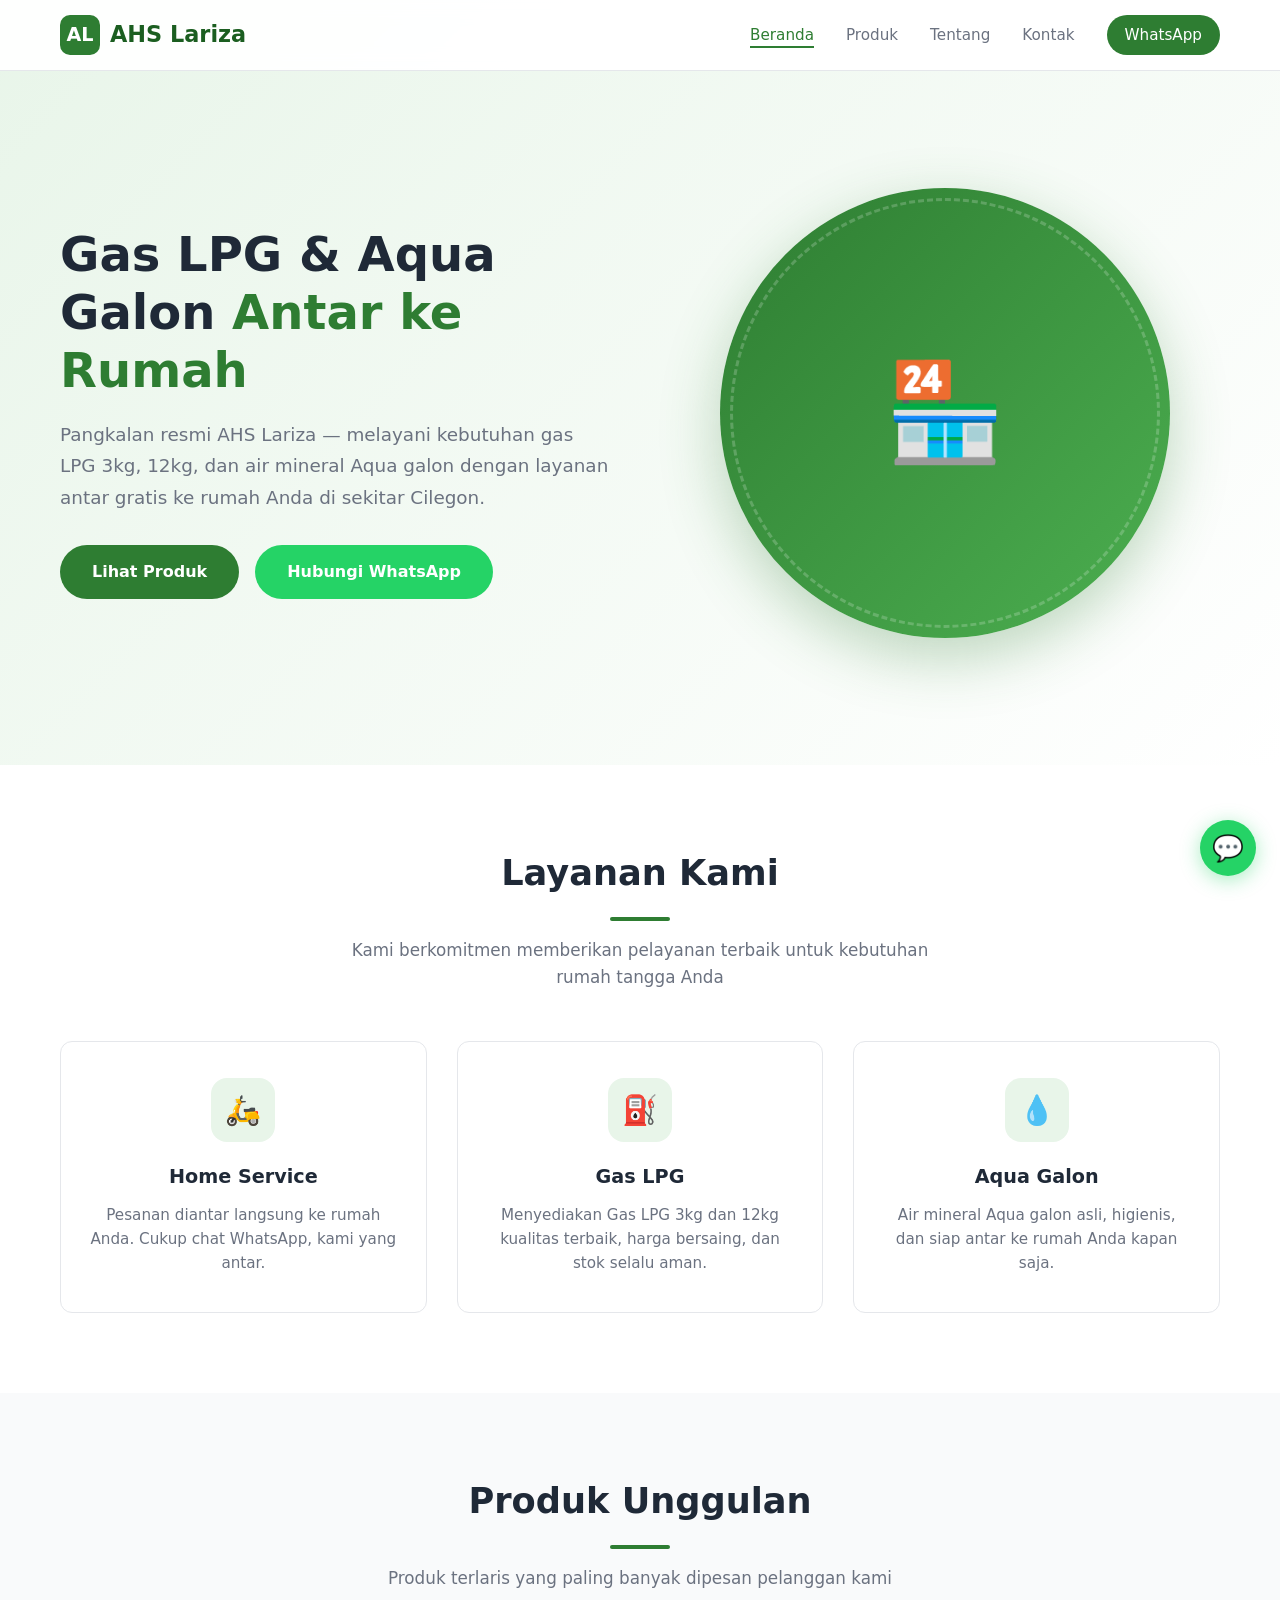
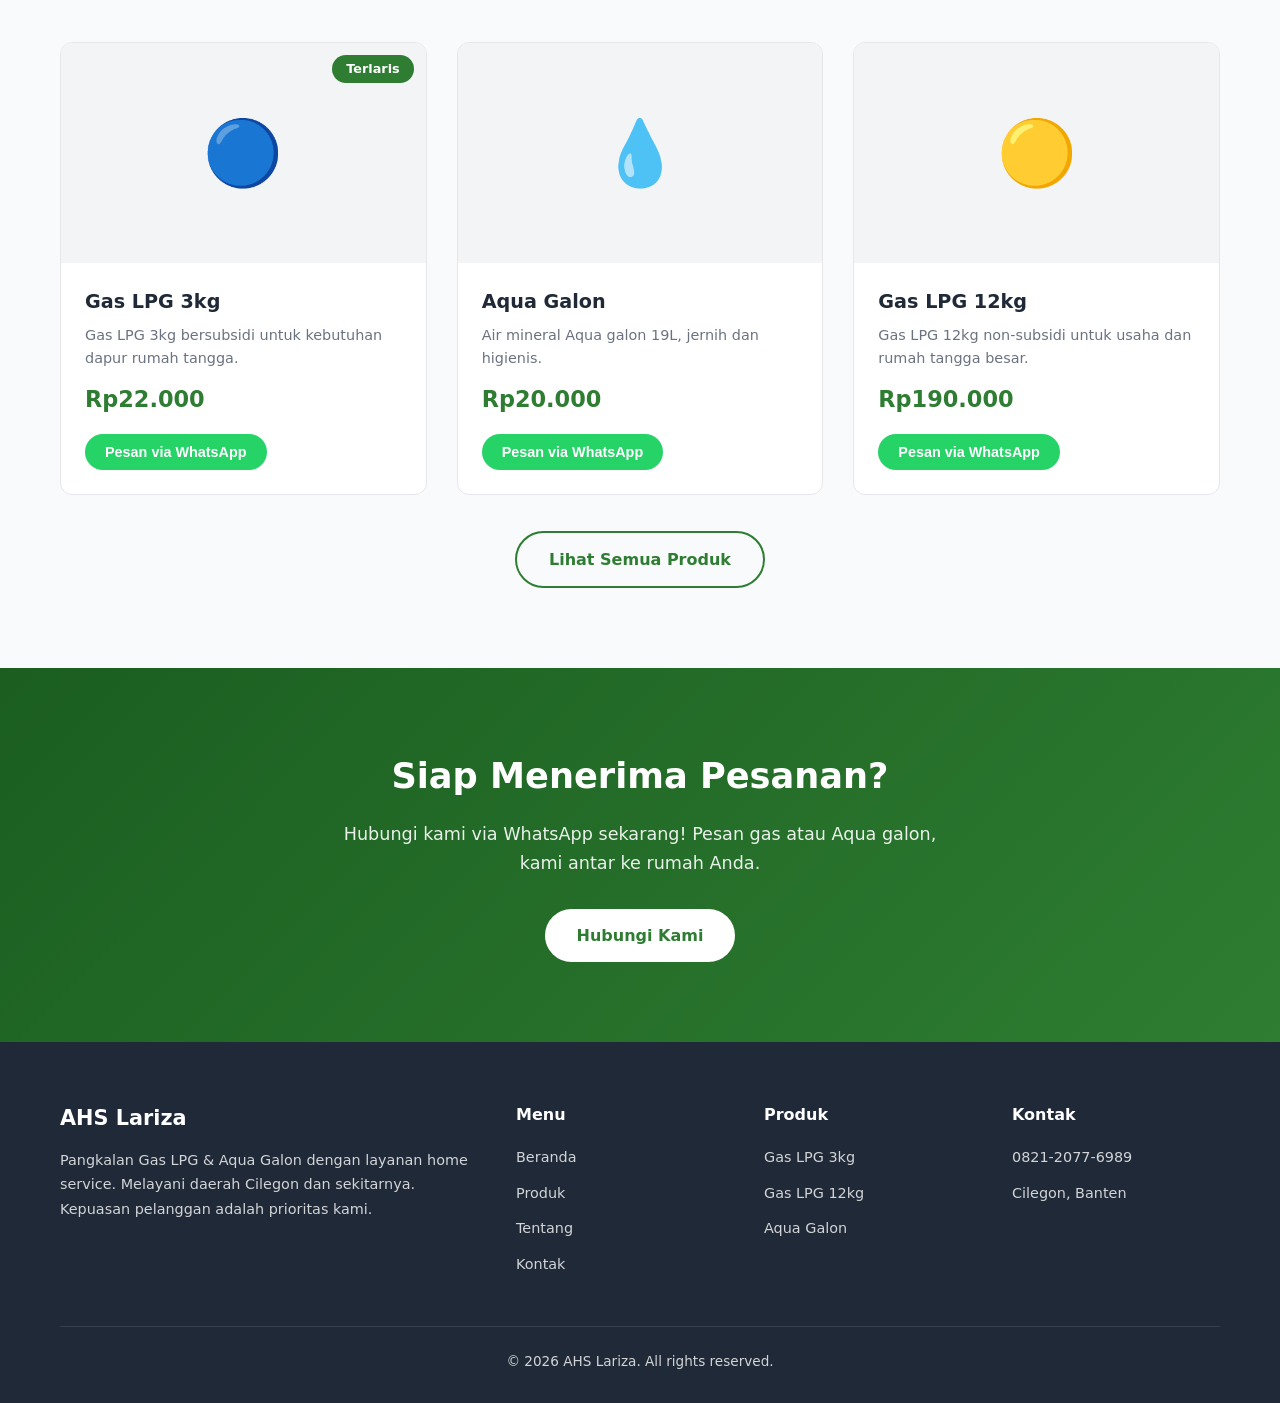
==== index.html @ f6510144 "first commit" ====
<!DOCTYPE html>
<html lang="id">
<head>
  <meta charset="UTF-8">
  <meta name="viewport" content="width=device-width, initial-scale=1.0">
  <meta name="description" content="AHS Lariza - Pangkalan Gas LPG & Aqua Galon Home Service. Antar ke rumah Anda!">
  <title>AHS Lariza - Gas & Aqua Home Service</title>
  <link rel="stylesheet" href="css/style.css">
</head>
<body>

  <!-- HEADER -->
  <header class="header">
    <nav class="navbar container">
      <a href="index.html" class="logo">
        <span class="logo-icon">AL</span>
        AHS Lariza
      </a>
      <ul class="nav-links">
        <li><a href="index.html">Beranda</a></li>
        <li><a href="produk.html">Produk</a></li>
        <li><a href="tentang.html">Tentang</a></li>
        <li><a href="kontak.html">Kontak</a></li>
        <li><a href="https://wa.me/6282120776989" target="_blank" class="nav-wa">WhatsApp</a></li>
      </ul>
      <button class="hamburger" aria-label="Menu">
        <span></span><span></span><span></span>
      </button>
    </nav>
  </header>

  <!-- HERO -->
  <section class="hero">
    <div class="container">
      <div class="hero-content">
        <h1>Gas LPG & Aqua Galon <span>Antar ke Rumah</span></h1>
        <p>Pangkalan resmi AHS Lariza — melayani kebutuhan gas LPG 3kg, 12kg, dan air mineral Aqua galon dengan layanan antar gratis ke rumah Anda di sekitar Cilegon.</p>
        <div class="hero-buttons">
          <a href="produk.html" class="btn btn-primary">Lihat Produk</a>
          <a href="https://wa.me/6282120776989" target="_blank" class="btn btn-wa">Hubungi WhatsApp</a>
        </div>
      </div>
      <div class="hero-image">
        <div class="hero-illustration">🏪</div>
      </div>
    </div>
  </section>

  <!-- LAYANAN -->
  <section class="section">
    <div class="container">
      <div class="section-header">
        <h2>Layanan Kami</h2>
        <div class="divider"></div>
        <p>Kami berkomitmen memberikan pelayanan terbaik untuk kebutuhan rumah tangga Anda</p>
      </div>
      <div class="services-grid">
        <div class="service-card">
          <div class="service-icon">🛵</div>
          <h3>Home Service</h3>
          <p>Pesanan diantar langsung ke rumah Anda. Cukup chat WhatsApp, kami yang antar.</p>
        </div>
        <div class="service-card">
          <div class="service-icon">⛽</div>
          <h3>Gas LPG</h3>
          <p>Menyediakan Gas LPG 3kg dan 12kg kualitas terbaik, harga bersaing, dan stok selalu aman.</p>
        </div>
        <div class="service-card">
          <div class="service-icon">💧</div>
          <h3>Aqua Galon</h3>
          <p>Air mineral Aqua galon asli, higienis, dan siap antar ke rumah Anda kapan saja.</p>
        </div>
      </div>
    </div>
  </section>

  <!-- PRODUK UNGGULAN -->
  <section class="section section-bg">
    <div class="container">
      <div class="section-header">
        <h2>Produk Unggulan</h2>
        <div class="divider"></div>
        <p>Produk terlaris yang paling banyak dipesan pelanggan kami</p>
      </div>
      <div class="products-grid">
        <div class="product-card">
          <div class="product-image">
            🔵
            <span class="product-badge">Terlaris</span>
          </div>
          <div class="product-info">
            <h3>Gas LPG 3kg</h3>
            <p class="desc">Gas LPG 3kg bersubsidi untuk kebutuhan dapur rumah tangga.</p>
            <p class="price">Rp22.000</p>
            <button class="btn btn-wa btn-sm" onclick="handleWaOrder('Gas LPG 3kg')">Pesan via WhatsApp</button>
          </div>
        </div>
        <div class="product-card">
          <div class="product-image">💧</div>
          <div class="product-info">
            <h3>Aqua Galon</h3>
            <p class="desc">Air mineral Aqua galon 19L, jernih dan higienis.</p>
            <p class="price">Rp20.000</p>
            <button class="btn btn-wa btn-sm" onclick="handleWaOrder('Aqua Galon')">Pesan via WhatsApp</button>
          </div>
        </div>
        <div class="product-card">
          <div class="product-image">🟡</div>
          <div class="product-info">
            <h3>Gas LPG 12kg</h3>
            <p class="desc">Gas LPG 12kg non-subsidi untuk usaha dan rumah tangga besar.</p>
            <p class="price">Rp190.000</p>
            <button class="btn btn-wa btn-sm" onclick="handleWaOrder('Gas LPG 12kg')">Pesan via WhatsApp</button>
          </div>
        </div>
      </div>
      <div style="text-align:center;margin-top:36px">
        <a href="produk.html" class="btn btn-outline">Lihat Semua Produk</a>
      </div>
    </div>
  </section>

  <!-- CTA -->
  <section class="cta-section">
    <div class="container">
      <h2>Siap Menerima Pesanan?</h2>
      <p>Hubungi kami via WhatsApp sekarang! Pesan gas atau Aqua galon, kami antar ke rumah Anda.</p>
      <a href="https://wa.me/6282120776989" target="_blank" class="btn">Hubungi Kami</a>
    </div>
  </section>

  <!-- FOOTER -->
  <footer class="footer">
    <div class="container">
      <div class="footer-grid">
        <div class="footer-brand">
          <h3>AHS Lariza</h3>
          <p>Pangkalan Gas LPG & Aqua Galon dengan layanan home service. Melayani daerah Cilegon dan sekitarnya. Kepuasan pelanggan adalah prioritas kami.</p>
        </div>
        <div>
          <h4>Menu</h4>
          <ul>
            <li><a href="index.html">Beranda</a></li>
            <li><a href="produk.html">Produk</a></li>
            <li><a href="tentang.html">Tentang</a></li>
            <li><a href="kontak.html">Kontak</a></li>
          </ul>
        </div>
        <div>
          <h4>Produk</h4>
          <ul>
            <li><a href="produk.html">Gas LPG 3kg</a></li>
            <li><a href="produk.html">Gas LPG 12kg</a></li>
            <li><a href="produk.html">Aqua Galon</a></li>
          </ul>
        </div>
        <div>
          <h4>Kontak</h4>
          <ul>
            <li><a href="https://wa.me/6282120776989" target="_blank">0821-2077-6989</a></li>
            <li><a href="kontak.html">Cilegon, Banten</a></li>
          </ul>
        </div>
      </div>
      <div class="footer-bottom">
        &copy; 2026 AHS Lariza. All rights reserved.
      </div>
    </div>
  </footer>

  <!-- WHATSAPP FLOAT -->
  <a href="https://wa.me/6282120776989" target="_blank" class="wa-float" aria-label="WhatsApp">
    💬
  </a>

  <script src="js/script.js"></script>
</body>
</html>
---- css/style.css ----
*,
*::before,
*::after {
  margin: 0;
  padding: 0;
  box-sizing: border-box;
}

:root {
  --primary: #2e7d32;
  --primary-dark: #1b5e20;
  --primary-light: #e8f5e9;
  --accent: #4caf50;
  --text-dark: #1f2937;
  --text-muted: #6b7280;
  --text-light: #f9fafb;
  --bg-white: #ffffff;
  --bg-light: #f9fafb;
  --bg-gray: #f3f4f6;
  --border: #e5e7eb;
  --shadow: 0 4px 6px -1px rgba(0, 0, 0, 0.1), 0 2px 4px -2px rgba(0, 0, 0, 0.1);
  --shadow-lg: 0 10px 15px -3px rgba(0, 0, 0, 0.1), 0 4px 6px -4px rgba(0, 0, 0, 0.1);
  --radius: 12px;
  --radius-sm: 8px;
  --transition: 0.3s ease;
}

html {
  scroll-behavior: smooth;
}

body {
  font-family: 'Segoe UI', system-ui, -apple-system, sans-serif;
  color: var(--text-dark);
  line-height: 1.6;
  background: var(--bg-white);
}

a {
  text-decoration: none;
  color: inherit;
}

img {
  max-width: 100%;
  display: block;
}

.container {
  max-width: 1200px;
  margin: 0 auto;
  padding: 0 20px;
}

/* ========== HEADER / NAVBAR ========== */
.header {
  position: fixed;
  top: 0;
  left: 0;
  right: 0;
  z-index: 1000;
  background: rgba(255, 255, 255, 0.95);
  backdrop-filter: blur(10px);
  border-bottom: 1px solid var(--border);
  transition: var(--transition);
}

.navbar {
  display: flex;
  align-items: center;
  justify-content: space-between;
  height: 70px;
}

.logo {
  display: flex;
  align-items: center;
  gap: 10px;
  font-size: 1.4rem;
  font-weight: 700;
  color: var(--primary-dark);
}

.logo-icon {
  width: 40px;
  height: 40px;
  background: var(--primary);
  border-radius: 10px;
  display: flex;
  align-items: center;
  justify-content: center;
  color: white;
  font-size: 1.2rem;
  font-weight: 800;
}

.nav-links {
  display: flex;
  list-style: none;
  gap: 32px;
  align-items: center;
}

.nav-links a {
  font-size: 0.95rem;
  font-weight: 500;
  color: var(--text-muted);
  transition: color var(--transition);
  position: relative;
}

.nav-links a::after {
  content: '';
  position: absolute;
  bottom: -4px;
  left: 0;
  width: 0;
  height: 2px;
  background: var(--primary);
  transition: width var(--transition);
}

.nav-links a:hover,
.nav-links a.active {
  color: var(--primary);
}

.nav-links a:hover::after,
.nav-links a.active::after {
  width: 100%;
}

.nav-wa {
  display: flex;
  align-items: center;
  gap: 8px;
  background: var(--primary);
  color: white !important;
  padding: 8px 18px;
  border-radius: 50px;
  font-weight: 600;
  transition: background var(--transition);
}

.nav-wa:hover {
  background: var(--primary-dark);
}

.nav-wa::after {
  display: none !important;
}

.hamburger {
  display: none;
  flex-direction: column;
  gap: 5px;
  cursor: pointer;
  background: none;
  border: none;
  padding: 5px;
}

.hamburger span {
  display: block;
  width: 25px;
  height: 2.5px;
  background: var(--text-dark);
  border-radius: 2px;
  transition: var(--transition);
}

.hamburger.active span:nth-child(1) {
  transform: rotate(45deg) translate(5px, 5px);
}

.hamburger.active span:nth-child(2) {
  opacity: 0;
}

.hamburger.active span:nth-child(3) {
  transform: rotate(-45deg) translate(5px, -5px);
}

/* ========== HERO SECTION ========== */
.hero {
  padding: 140px 0 80px;
  background: linear-gradient(135deg, var(--primary-light) 0%, var(--bg-white) 100%);
  min-height: 85vh;
  display: flex;
  align-items: center;
}

.hero .container {
  display: grid;
  grid-template-columns: 1fr 1fr;
  gap: 60px;
  align-items: center;
}

.hero-content h1 {
  font-size: 3rem;
  font-weight: 800;
  line-height: 1.2;
  margin-bottom: 20px;
  color: var(--text-dark);
}

.hero-content h1 span {
  color: var(--primary);
}

.hero-content p {
  font-size: 1.15rem;
  color: var(--text-muted);
  margin-bottom: 32px;
  line-height: 1.7;
}

.hero-buttons {
  display: flex;
  gap: 16px;
  flex-wrap: wrap;
}

.btn {
  display: inline-flex;
  align-items: center;
  gap: 8px;
  padding: 14px 32px;
  border-radius: 50px;
  font-size: 1rem;
  font-weight: 600;
  border: none;
  cursor: pointer;
  transition: all var(--transition);
}

.btn-primary {
  background: var(--primary);
  color: white;
}

.btn-primary:hover {
  background: var(--primary-dark);
  transform: translateY(-2px);
  box-shadow: var(--shadow-lg);
}

.btn-outline {
  background: transparent;
  color: var(--primary);
  border: 2px solid var(--primary);
}

.btn-outline:hover {
  background: var(--primary);
  color: white;
  transform: translateY(-2px);
}

.btn-wa {
  background: #25d366;
  color: white;
}

.btn-wa:hover {
  background: #1da851;
  transform: translateY(-2px);
  box-shadow: var(--shadow-lg);
}

.hero-image {
  display: flex;
  justify-content: center;
  align-items: center;
}

.hero-illustration {
  width: 100%;
  max-width: 450px;
  aspect-ratio: 1;
  background: linear-gradient(135deg, var(--primary) 0%, var(--accent) 100%);
  border-radius: 50%;
  display: flex;
  align-items: center;
  justify-content: center;
  font-size: 6rem;
  color: white;
  box-shadow: 0 20px 60px rgba(46, 125, 50, 0.3);
  position: relative;
  overflow: hidden;
}

.hero-illustration::before {
  content: '';
  position: absolute;
  inset: 10px;
  border: 3px dashed rgba(255, 255, 255, 0.2);
  border-radius: 50%;
  animation: spin 20s linear infinite;
}

@keyframes spin {
  to { transform: rotate(360deg); }
}

/* ========== SERVICES / FEATURES ========== */
.section {
  padding: 80px 0;
}

.section-header {
  text-align: center;
  margin-bottom: 50px;
}

.section-header h2 {
  font-size: 2.2rem;
  font-weight: 700;
  margin-bottom: 12px;
}

.section-header p {
  color: var(--text-muted);
  font-size: 1.05rem;
  max-width: 600px;
  margin: 0 auto;
}

.section-header .divider {
  width: 60px;
  height: 4px;
  background: var(--primary);
  border-radius: 2px;
  margin: 16px auto;
}

.services-grid {
  display: grid;
  grid-template-columns: repeat(3, 1fr);
  gap: 30px;
}

.service-card {
  background: var(--bg-white);
  border: 1px solid var(--border);
  border-radius: var(--radius);
  padding: 36px 28px;
  text-align: center;
  transition: all var(--transition);
}

.service-card:hover {
  transform: translateY(-4px);
  box-shadow: var(--shadow-lg);
  border-color: var(--primary);
}

.service-icon {
  width: 64px;
  height: 64px;
  background: var(--primary-light);
  border-radius: 16px;
  display: flex;
  align-items: center;
  justify-content: center;
  margin: 0 auto 20px;
  font-size: 1.8rem;
}

.service-card h3 {
  font-size: 1.2rem;
  margin-bottom: 10px;
}

.service-card p {
  color: var(--text-muted);
  font-size: 0.95rem;
}

/* ========== PRODUCTS ========== */
.section-bg {
  background: var(--bg-light);
}

.products-grid {
  display: grid;
  grid-template-columns: repeat(auto-fit, minmax(280px, 1fr));
  gap: 30px;
}

.product-card {
  background: var(--bg-white);
  border: 1px solid var(--border);
  border-radius: var(--radius);
  overflow: hidden;
  transition: all var(--transition);
}

.product-card:hover {
  transform: translateY(-4px);
  box-shadow: var(--shadow-lg);
}

.product-image {
  height: 220px;
  background: var(--bg-gray);
  display: flex;
  align-items: center;
  justify-content: center;
  font-size: 4rem;
  position: relative;
}

.product-badge {
  position: absolute;
  top: 12px;
  right: 12px;
  background: var(--primary);
  color: white;
  padding: 4px 14px;
  border-radius: 50px;
  font-size: 0.8rem;
  font-weight: 600;
}

.product-info {
  padding: 24px;
}

.product-info h3 {
  font-size: 1.2rem;
  margin-bottom: 6px;
}

.product-info .desc {
  color: var(--text-muted);
  font-size: 0.9rem;
  margin-bottom: 12px;
}

.product-info .price {
  font-size: 1.4rem;
  font-weight: 700;
  color: var(--primary);
  margin-bottom: 16px;
}

.product-actions {
  display: flex;
  gap: 10px;
}

.btn-sm {
  padding: 10px 20px;
  font-size: 0.9rem;
}

/* ========== ABOUT PAGE ========== */
.about-section {
  padding: 140px 0 80px;
}

.about-grid {
  display: grid;
  grid-template-columns: 1fr 1fr;
  gap: 60px;
  align-items: center;
}

.about-image {
  background: linear-gradient(135deg, var(--primary-light), var(--bg-white));
  border-radius: var(--radius);
  height: 400px;
  display: flex;
  align-items: center;
  justify-content: center;
  font-size: 5rem;
}

.about-content h2 {
  font-size: 2.2rem;
  margin-bottom: 20px;
}

.about-content p {
  color: var(--text-muted);
  margin-bottom: 16px;
  line-height: 1.8;
}

.about-stats {
  display: grid;
  grid-template-columns: repeat(3, 1fr);
  gap: 20px;
  margin-top: 32px;
}

.stat-item {
  text-align: center;
  padding: 20px;
  background: var(--primary-light);
  border-radius: var(--radius);
}

.stat-item .number {
  font-size: 2rem;
  font-weight: 800;
  color: var(--primary);
}

.stat-item .label {
  font-size: 0.85rem;
  color: var(--text-muted);
  margin-top: 4px;
}

/* ========== VALUES ========== */
.values-grid {
  display: grid;
  grid-template-columns: repeat(3, 1fr);
  gap: 30px;
}

.value-card {
  text-align: center;
  padding: 32px 20px;
}

.value-card .icon {
  font-size: 2.5rem;
  margin-bottom: 16px;
}

.value-card h3 {
  margin-bottom: 8px;
}

.value-card p {
  color: var(--text-muted);
  font-size: 0.95rem;
}

/* ========== CONTACT ========== */
.contact-section {
  padding: 140px 0 80px;
}

.contact-grid {
  display: grid;
  grid-template-columns: 1fr 1fr;
  gap: 50px;
}

.contact-info-list {
  display: flex;
  flex-direction: column;
  gap: 24px;
}

.contact-item {
  display: flex;
  align-items: flex-start;
  gap: 16px;
}

.contact-icon {
  width: 48px;
  height: 48px;
  background: var(--primary-light);
  border-radius: 12px;
  display: flex;
  align-items: center;
  justify-content: center;
  font-size: 1.3rem;
  flex-shrink: 0;
}

.contact-item h4 {
  font-size: 1rem;
  margin-bottom: 4px;
}

.contact-item p {
  color: var(--text-muted);
  font-size: 0.95rem;
}

.contact-form {
  background: var(--bg-light);
  padding: 36px;
  border-radius: var(--radius);
  border: 1px solid var(--border);
}

.contact-form h3 {
  margin-bottom: 20px;
}

.form-group {
  margin-bottom: 16px;
}

.form-group label {
  display: block;
  font-size: 0.9rem;
  font-weight: 500;
  margin-bottom: 6px;
  color: var(--text-dark);
}

.form-group input,
.form-group textarea,
.form-group select {
  width: 100%;
  padding: 12px 16px;
  border: 1px solid var(--border);
  border-radius: var(--radius-sm);
  font-size: 0.95rem;
  font-family: inherit;
  transition: border-color var(--transition);
  background: var(--bg-white);
}

.form-group input:focus,
.form-group textarea:focus,
.form-group select:focus {
  outline: none;
  border-color: var(--primary);
  box-shadow: 0 0 0 3px rgba(46, 125, 50, 0.1);
}

.form-group textarea {
  height: 120px;
  resize: vertical;
}

/* ========== MAP SECTION ========== */
.map-section {
  padding: 0 0 80px;
}

.map-container {
  border-radius: var(--radius);
  overflow: hidden;
  border: 1px solid var(--border);
  height: 350px;
  background: var(--bg-gray);
  display: flex;
  align-items: center;
  justify-content: center;
  color: var(--text-muted);
}

/* ========== CTA SECTION ========== */
.cta-section {
  background: linear-gradient(135deg, var(--primary-dark), var(--primary));
  padding: 80px 0;
  text-align: center;
  color: white;
}

.cta-section h2 {
  font-size: 2.2rem;
  margin-bottom: 16px;
}

.cta-section p {
  font-size: 1.1rem;
  opacity: 0.9;
  margin-bottom: 32px;
  max-width: 600px;
  margin-left: auto;
  margin-right: auto;
}

.cta-section .btn {
  background: white;
  color: var(--primary);
  font-weight: 700;
}

.cta-section .btn:hover {
  background: var(--primary-light);
  transform: translateY(-2px);
}

/* ========== FOOTER ========== */
.footer {
  background: var(--text-dark);
  color: rgba(255, 255, 255, 0.8);
  padding: 60px 0 30px;
}

.footer-grid {
  display: grid;
  grid-template-columns: 2fr 1fr 1fr 1fr;
  gap: 40px;
  margin-bottom: 40px;
}

.footer-brand h3 {
  color: white;
  font-size: 1.3rem;
  margin-bottom: 12px;
}

.footer-brand p {
  font-size: 0.9rem;
  line-height: 1.7;
}

.footer h4 {
  color: white;
  font-size: 1rem;
  margin-bottom: 16px;
}

.footer ul {
  list-style: none;
}

.footer ul li {
  margin-bottom: 10px;
}

.footer ul li a {
  font-size: 0.9rem;
  transition: color var(--transition);
}

.footer ul li a:hover {
  color: var(--accent);
}

.footer-bottom {
  border-top: 1px solid rgba(255, 255, 255, 0.1);
  padding-top: 24px;
  text-align: center;
  font-size: 0.85rem;
}

/* ========== WHATSAPP FLOAT ========== */
.wa-float {
  position: fixed;
  bottom: 24px;
  right: 24px;
  width: 56px;
  height: 56px;
  background: #25d366;
  border-radius: 50%;
  display: flex;
  align-items: center;
  justify-content: center;
  color: white;
  font-size: 1.6rem;
  box-shadow: 0 4px 20px rgba(37, 211, 102, 0.4);
  cursor: pointer;
  transition: all var(--transition);
  z-index: 999;
  border: none;
}

.wa-float:hover {
  transform: scale(1.1);
  box-shadow: 0 6px 30px rgba(37, 211, 102, 0.5);
}

/* ========== RESPONSIVE ========== */
@media (max-width: 1024px) {
  .hero .container {
    gap: 40px;
  }

  .hero-content h1 {
    font-size: 2.5rem;
  }

  .services-grid {
    grid-template-columns: repeat(2, 1fr);
  }

  .footer-grid {
    grid-template-columns: repeat(2, 1fr);
  }
}

@media (max-width: 768px) {
  .hamburger {
    display: flex;
  }

  .nav-links {
    position: fixed;
    top: 70px;
    left: 0;
    right: 0;
    background: var(--bg-white);
    flex-direction: column;
    padding: 24px;
    gap: 16px;
    border-bottom: 1px solid var(--border);
    transform: translateY(-100%);
    opacity: 0;
    pointer-events: none;
    transition: all 0.3s ease;
  }

  .nav-links.open {
    transform: translateY(0);
    opacity: 1;
    pointer-events: all;
  }

  .hero {
    padding: 120px 0 60px;
    min-height: auto;
  }

  .hero .container {
    grid-template-columns: 1fr;
    text-align: center;
    gap: 40px;
  }

  .hero-content h1 {
    font-size: 2rem;
  }

  .hero-buttons {
    justify-content: center;
  }

  .hero-illustration {
    max-width: 280px;
    font-size: 4rem;
  }

  .section {
    padding: 60px 0;
  }

  .section-header h2 {
    font-size: 1.8rem;
  }

  .services-grid {
    grid-template-columns: 1fr;
  }

  .about-grid {
    grid-template-columns: 1fr;
    gap: 40px;
  }

  .about-stats {
    grid-template-columns: repeat(3, 1fr);
  }

  .values-grid {
    grid-template-columns: 1fr;
  }

  .contact-grid {
    grid-template-columns: 1fr;
  }

  .footer-grid {
    grid-template-columns: 1fr;
    gap: 30px;
  }
}

@media (max-width: 480px) {
  .hero-content h1 {
    font-size: 1.6rem;
  }

  .product-actions {
    flex-direction: column;
  }

  .about-stats {
    grid-template-columns: 1fr;
  }
}
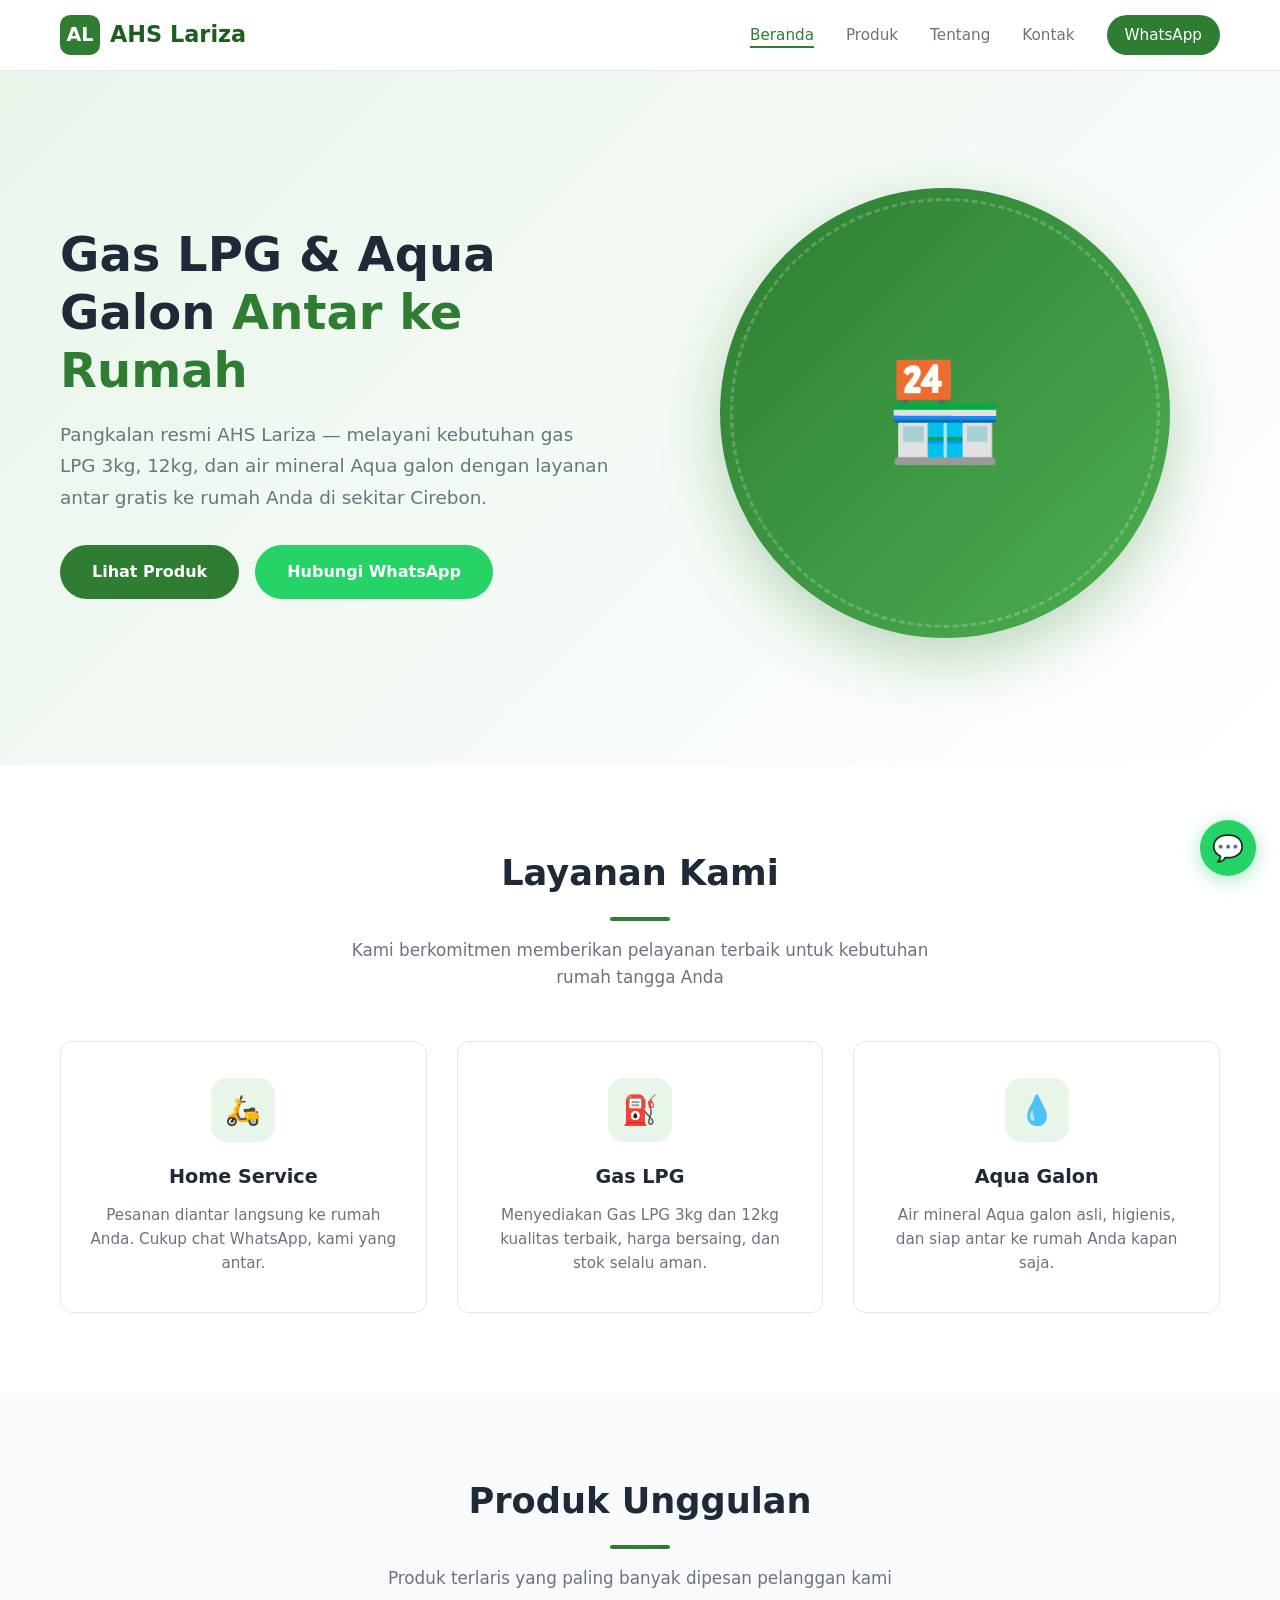
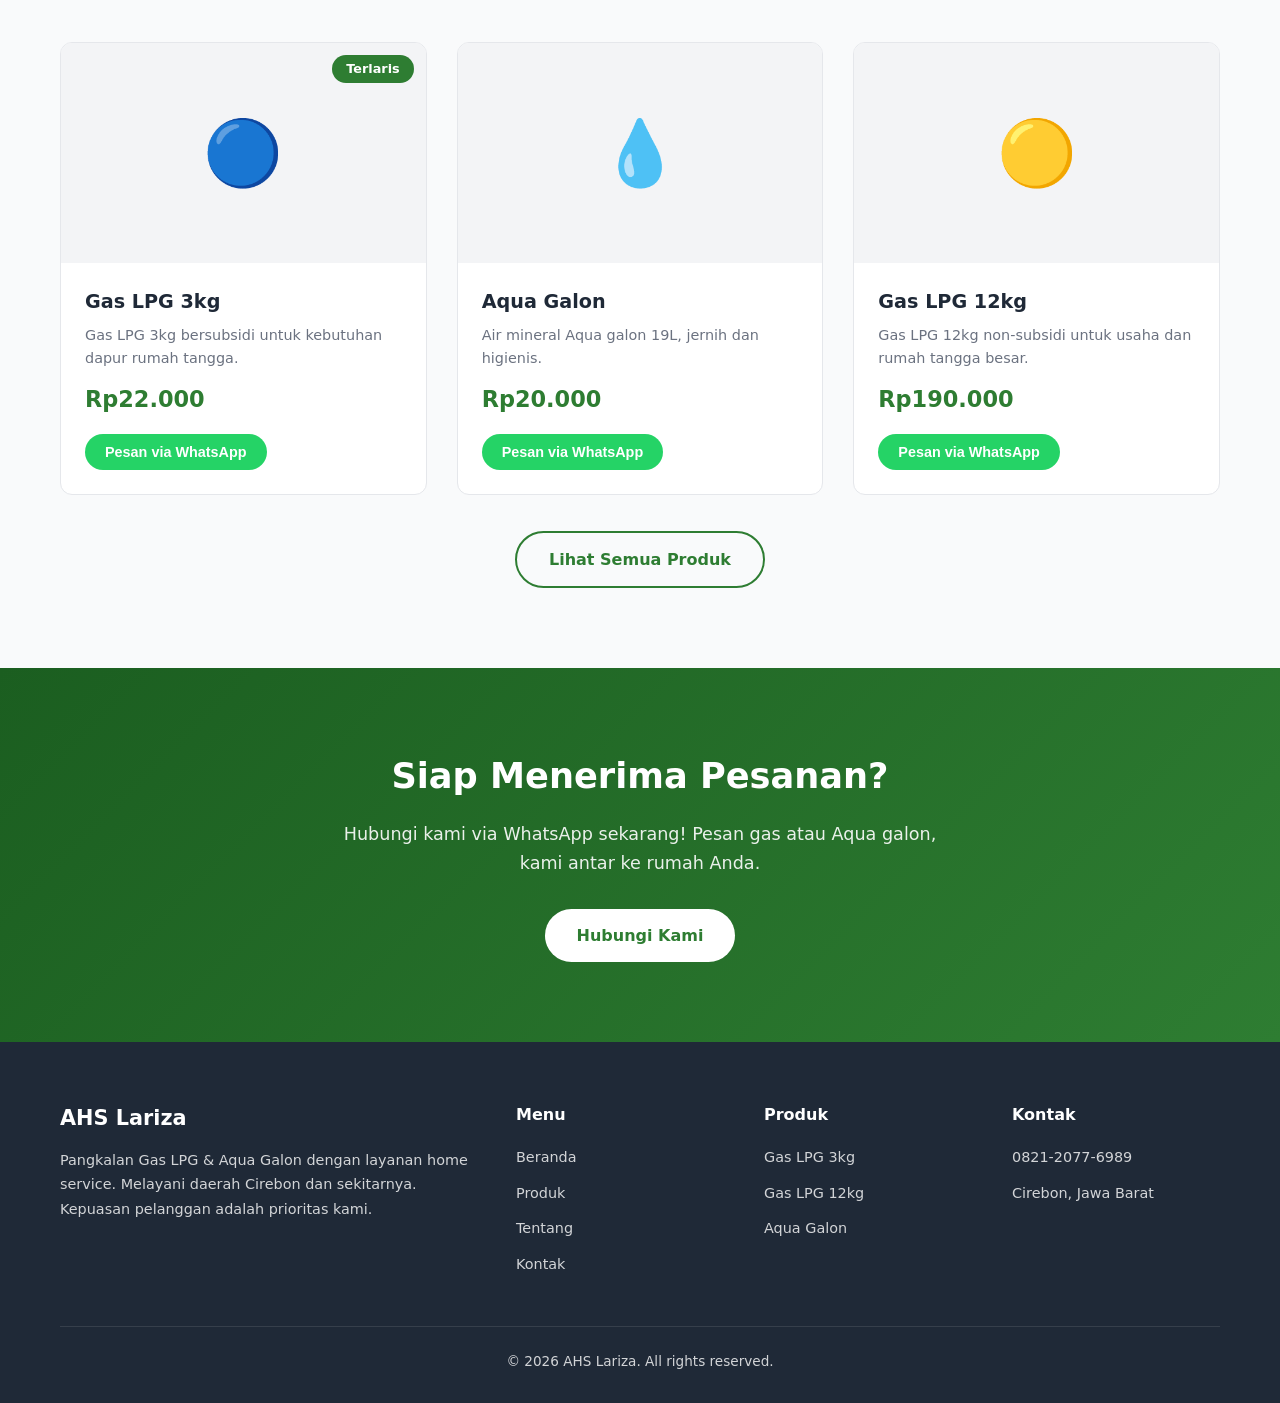
==== commit fb607e71: "ubah cilegon ke cirebon" ====
--- a/index.html
+++ b/index.html
@@ -34,7 +34,7 @@
     <div class="container">
       <div class="hero-content">
         <h1>Gas LPG & Aqua Galon <span>Antar ke Rumah</span></h1>
-        <p>Pangkalan resmi AHS Lariza — melayani kebutuhan gas LPG 3kg, 12kg, dan air mineral Aqua galon dengan layanan antar gratis ke rumah Anda di sekitar Cilegon.</p>
+        <p>Pangkalan resmi AHS Lariza — melayani kebutuhan gas LPG 3kg, 12kg, dan air mineral Aqua galon dengan layanan antar gratis ke rumah Anda di sekitar Cirebon.</p>
         <div class="hero-buttons">
           <a href="produk.html" class="btn btn-primary">Lihat Produk</a>
           <a href="https://wa.me/6282120776989" target="_blank" class="btn btn-wa">Hubungi WhatsApp</a>
@@ -135,7 +135,7 @@
       <div class="footer-grid">
         <div class="footer-brand">
           <h3>AHS Lariza</h3>
-          <p>Pangkalan Gas LPG & Aqua Galon dengan layanan home service. Melayani daerah Cilegon dan sekitarnya. Kepuasan pelanggan adalah prioritas kami.</p>
+          <p>Pangkalan Gas LPG & Aqua Galon dengan layanan home service. Melayani daerah Cirebon dan sekitarnya. Kepuasan pelanggan adalah prioritas kami.</p>
         </div>
         <div>
           <h4>Menu</h4>
@@ -158,7 +158,7 @@
           <h4>Kontak</h4>
           <ul>
             <li><a href="https://wa.me/6282120776989" target="_blank">0821-2077-6989</a></li>
-            <li><a href="kontak.html">Cilegon, Banten</a></li>
+            <li><a href="kontak.html">Cirebon, Jawa Barat</a></li>
           </ul>
         </div>
       </div>
